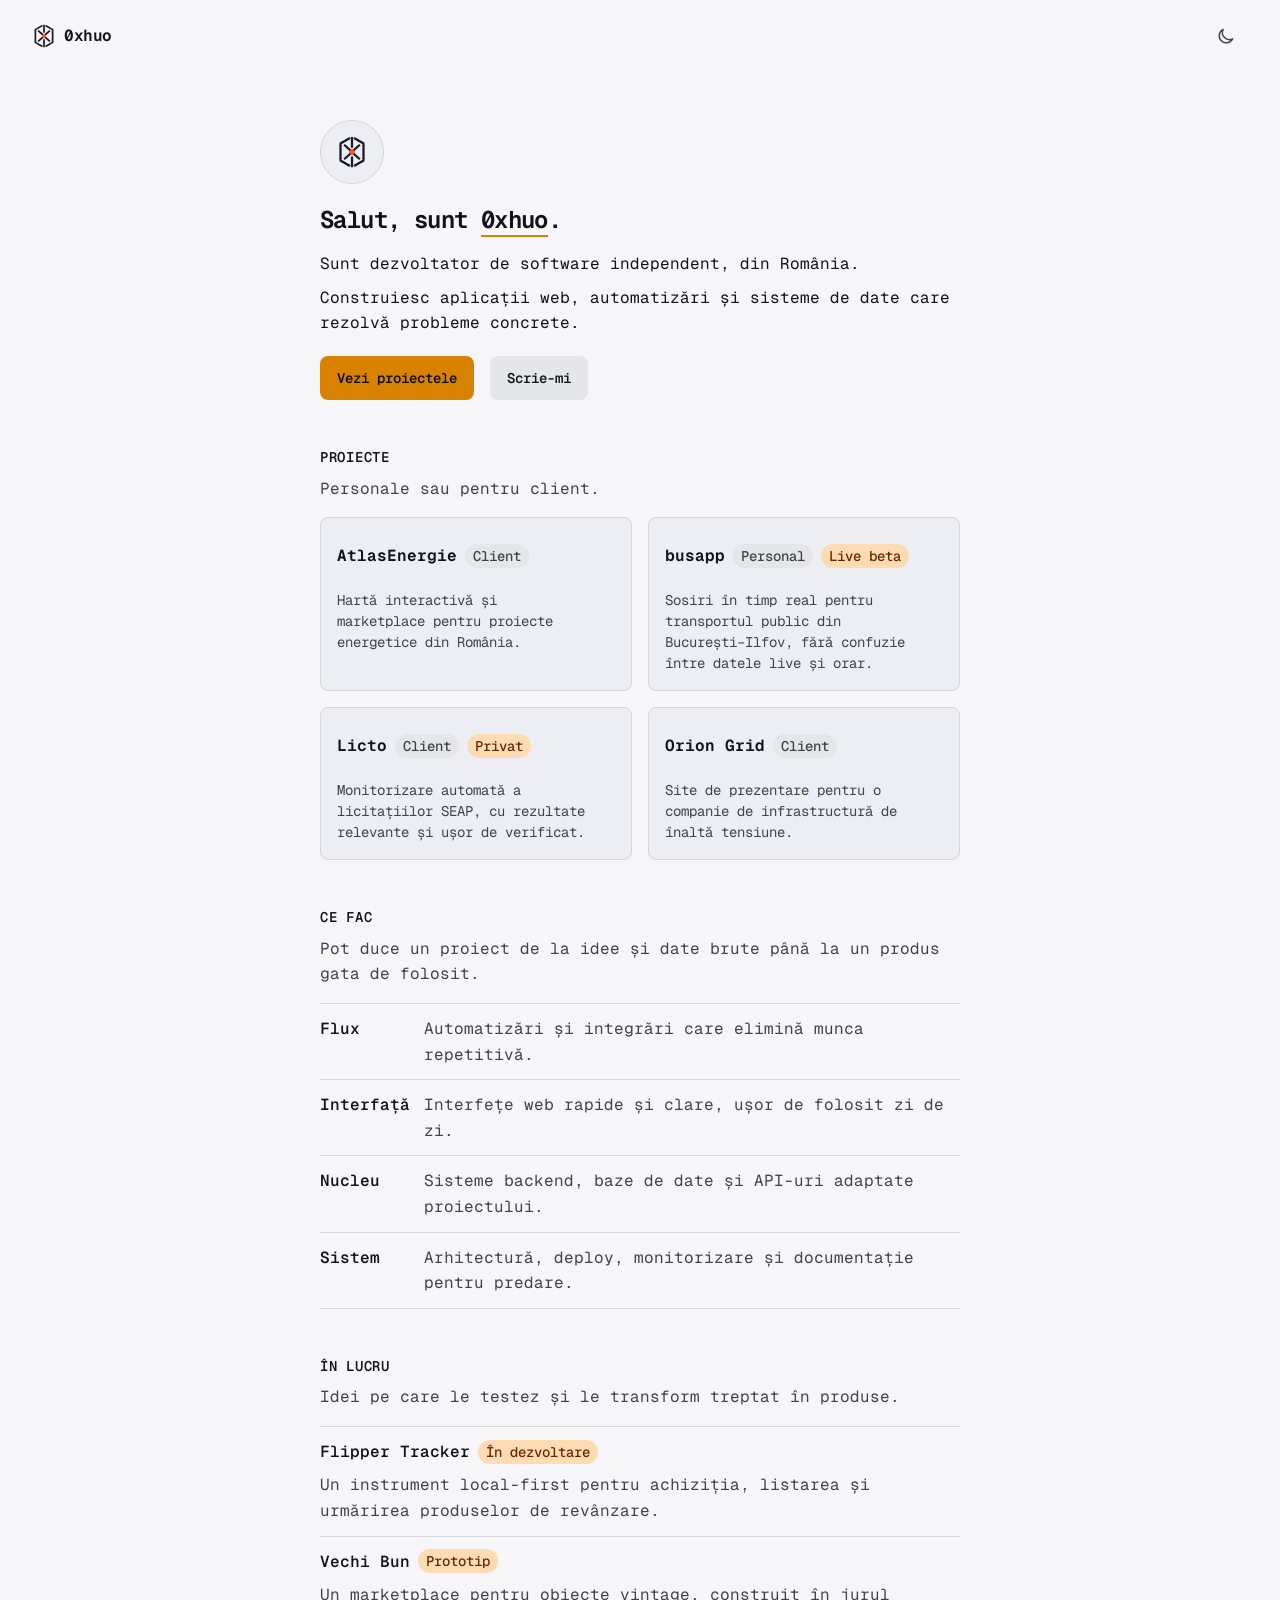
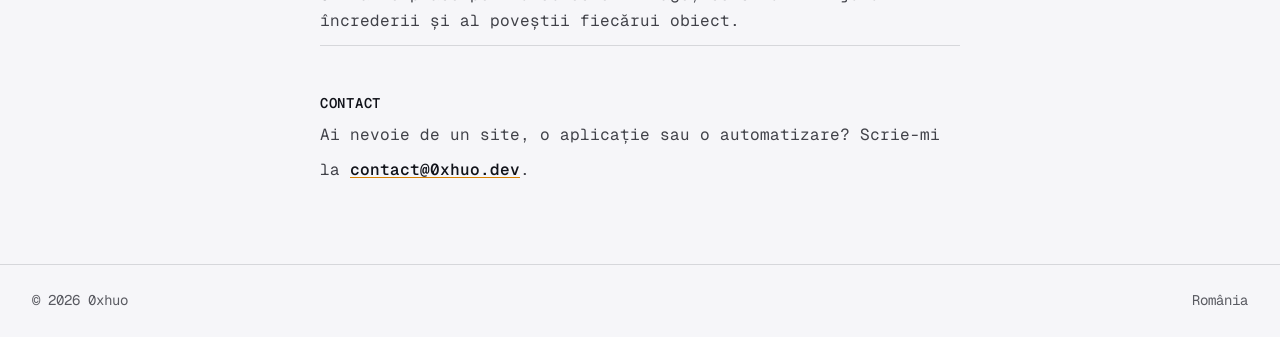
==== index.html @ 8a427031 "Initial portfolio website" ====
<!doctype html>
<!-- Hallmark · pre-emit critique: P5 H5 E5 S5 R5 V5 · genre: technical-editorial · macrostructure: Index-First · design-system: design.md · theme: studied-DNA (https://hudovich.com/) · nav: N9 · footer: Ft2 · designed-as-app -->
<html lang="ro">
  <head>
    <meta charset="utf-8">
    <meta name="viewport" content="width=device-width, initial-scale=1, viewport-fit=cover">
    <title>Dezvoltare software și automatizări — 0xhuo</title>
    <meta name="description" content="Dezvolt aplicații web, automatizări și sisteme backend pentru afaceri din România. Descoperă proiectele AtlasEnergie, busapp și Licto.">
    <meta name="theme-color" content="#1a1b25">
    <meta name="color-scheme" content="dark light">
    <link rel="canonical" href="https://0xhuo.dev/">
    <link rel="icon" href="/assets/brand/favicon.svg" type="image/svg+xml">
    <link rel="apple-touch-icon" href="/assets/brand/apple-touch-icon.png">
    <link rel="manifest" href="/site.webmanifest">
    <link rel="preload" href="/assets/fonts/geist-mono-latin.woff2" as="font" type="font/woff2" crossorigin>
    <link rel="stylesheet" href="/styles.css">
    <meta property="og:type" content="website">
    <meta property="og:locale" content="ro_RO">
    <meta property="og:title" content="Dezvoltare software și automatizări — 0xhuo">
    <meta property="og:description" content="Aplicații web, automatizări și sisteme backend construite pentru probleme concrete.">
    <meta property="og:url" content="https://0xhuo.dev/">
    <meta property="og:image" content="https://0xhuo.dev/assets/brand/og.png">
    <meta property="og:image:width" content="1200">
    <meta property="og:image:height" content="630">
    <meta name="twitter:card" content="summary_large_image">
    <script>
      (() => {
        try {
          const saved = localStorage.getItem("0xhuo-theme");
          const preferred = matchMedia("(prefers-color-scheme: light)").matches ? "light" : "dark";
          document.documentElement.dataset.theme = saved || preferred;
        } catch {}
      })();
    </script>
    <script type="application/ld+json">
      {
        "@context": "https://schema.org",
        "@type": "WebSite",
        "name": "0xhuo",
        "url": "https://0xhuo.dev/",
        "description": "Dezvoltare de aplicații web, automatizări și sisteme backend pentru afaceri din România.",
        "inLanguage": "ro"
      }
    </script>
    <script src="/script.js" defer></script>
  </head>
  <body>
    <a class="skip-link" href="#main">Sari la conținut</a>

    <header class="site-header">
      <nav class="site-header-inner" aria-label="Navigare principală">
        <a class="brand" href="/" aria-label="Pagina principală 0xhuo">
          <img src="/assets/brand/mark.svg" width="24" height="24" alt="">
          <span>0xhuo</span>
        </a>
        <button class="theme-toggle" type="button" aria-label="Schimbă tema de culoare" aria-pressed="false">
          <svg class="theme-icon theme-icon--sun" viewBox="0 0 24 24" aria-hidden="true">
            <circle cx="12" cy="12" r="3.5"></circle>
            <path d="M12 2.5v2M12 19.5v2M2.5 12h2M19.5 12h2M5.3 5.3l1.4 1.4M17.3 17.3l1.4 1.4M18.7 5.3l-1.4 1.4M6.7 17.3l-1.4 1.4"></path>
          </svg>
          <svg class="theme-icon theme-icon--moon" viewBox="0 0 24 24" aria-hidden="true">
            <path d="M20 15.4A8.5 8.5 0 0 1 8.6 4a8.5 8.5 0 1 0 11.4 11.4Z"></path>
          </svg>
        </button>
      </nav>
    </header>

    <main id="main" class="page-main">
      <div class="page-shell home-stack">
        <section class="profile-intro" aria-labelledby="profile-title">
          <div class="identity-mark" aria-hidden="true">
            <img src="/assets/brand/mark.svg" width="64" height="64" alt="">
          </div>
          <h1 id="profile-title">Salut, sunt <span class="accent-underline">0xhuo</span>.</h1>
          <div class="profile-copy">
            <p>Sunt dezvoltator de software independent, din România.</p>
            <p>Construiesc aplicații web, automatizări și sisteme de date care rezolvă probleme concrete.</p>
          </div>
          <div class="button-row">
            <a class="button button--primary" href="#projects">Vezi proiectele</a>
            <a class="button button--secondary" href="mailto:contact@0xhuo.dev">Scrie-mi</a>
          </div>
        </section>

        <section id="projects" aria-labelledby="projects-title">
          <header class="section-intro">
            <h2 id="projects-title">Proiecte</h2>
            <p>Personale sau pentru client.</p>
          </header>

          <div class="project-list">
            <article class="compact-card">
              <div class="card-heading">
                <h3><a class="card-link" href="/work/atlas-energie/">AtlasEnergie</a></h3>
                <span class="badge">Client</span>
              </div>
              <p>Hartă interactivă și marketplace pentru proiecte energetice din România.</p>
              <span class="card-arrow" aria-hidden="true">→</span>
            </article>

            <article class="compact-card">
              <div class="card-heading">
                <h3><a class="card-link" href="/work/vine/">busapp</a></h3>
                <span class="badge">Personal</span>
                <span class="badge">Live beta</span>
              </div>
              <p>Sosiri în timp real pentru transportul public din București–Ilfov, fără confuzie între datele live și orar.</p>
              <span class="card-arrow" aria-hidden="true">→</span>
            </article>

            <article class="compact-card">
              <div class="card-heading">
                <h3><a class="card-link" href="/work/licto/">Licto</a></h3>
                <span class="badge">Client</span>
                <span class="badge">Privat</span>
              </div>
              <p>Monitorizare automată a licitațiilor SEAP, cu rezultate relevante și ușor de verificat.</p>
              <span class="card-arrow" aria-hidden="true">→</span>
            </article>

            <article class="compact-card">
              <div class="card-heading">
                <h3><a class="card-link" href="https://oriongrid.ro/" target="_blank" rel="noopener noreferrer">Orion Grid</a></h3>
                <span class="badge">Client</span>
              </div>
              <p>Site de prezentare pentru o companie de infrastructură de înaltă tensiune.</p>
              <span class="card-arrow" aria-hidden="true">↗</span>
            </article>
          </div>
        </section>

        <section aria-labelledby="practice-title">
          <header class="section-intro">
            <h2 id="practice-title">Ce fac</h2>
            <p>Pot duce un proiect de la idee și date brute până la un produs gata de folosit.</p>
          </header>
          <dl class="practice-list">
            <div>
              <dt>Flux</dt>
              <dd>Automatizări și integrări care elimină munca repetitivă.</dd>
            </div>
            <div>
              <dt>Interfață</dt>
              <dd>Interfețe web rapide și clare, ușor de folosit zi de zi.</dd>
            </div>
            <div>
              <dt>Nucleu</dt>
              <dd>Sisteme backend, baze de date și API-uri adaptate proiectului.</dd>
            </div>
            <div>
              <dt>Sistem</dt>
              <dd>Arhitectură, deploy, monitorizare și documentație pentru predare.</dd>
            </div>
          </dl>
        </section>

        <section aria-labelledby="lab-title">
          <header class="section-intro">
            <h2 id="lab-title">În lucru</h2>
            <p>Idei pe care le testez și le transform treptat în produse.</p>
          </header>
          <ul class="lab-list">
            <li>
              <div><strong>Flipper Tracker</strong><span class="badge">În dezvoltare</span></div>
              <p>Un instrument local-first pentru achiziția, listarea și urmărirea produselor de revânzare.</p>
            </li>
            <li>
              <div><strong>Vechi Bun</strong><span class="badge">Prototip</span></div>
              <p>Un marketplace pentru obiecte vintage, construit în jurul încrederii și al poveștii fiecărui obiect.</p>
            </li>
          </ul>
        </section>

        <section aria-labelledby="contact-title">
          <header class="section-intro section-intro--compact">
            <h2 id="contact-title">Contact</h2>
          </header>
          <p>Ai nevoie de un site, o aplicație sau o automatizare? Scrie-mi la <a class="inline-link" href="mailto:contact@0xhuo.dev">contact@0xhuo.dev</a>.</p>
        </section>
      </div>
    </main>

    <footer class="site-footer">
      <div class="site-footer-inner">
        <span>© 2026 0xhuo</span>
        <span>România</span>
      </div>
    </footer>
  </body>
</html>
---- styles.css ----
/* Hallmark · pre-emit critique: P5 H5 E5 S5 R5 V5 · genre: technical-editorial · tone: technical-austere · macrostructure: Index-First / Long Document · design-system: design.md · theme: studied-DNA (https://hudovich.com/) · anchor-hue: amber · nav: N9 · footer: Ft2 · designed-as-app · contrast: pass (40–41) · slop-test: 58/58 · honest: pass (46) · chrome: pass (47) · tokens: pass (48) · responsive: pass (49) · icons: pass (30) · mobile: pass (34, 49, 50–57) */
@import url("/tokens.css");

*,
*::before,
*::after {
  box-sizing: border-box;
}

html,
body {
  overflow-x: clip;
}

html {
  min-width: 20rem;
  background: var(--color-paper);
}

body {
  min-height: 100dvh;
  display: flex;
  flex-direction: column;
  margin: 0;
  background: var(--color-paper);
  color: var(--color-ink-2);
  font-family: var(--font-body);
  font-size: var(--text-base);
  font-style: normal;
  font-weight: 400;
  line-height: 1.6;
  -webkit-font-smoothing: antialiased;
  text-rendering: optimizeLegibility;
}

main {
  flex: 0 0 auto;
}

img,
svg {
  display: block;
}

img {
  max-width: 100%;
  height: auto;
}

button,
a {
  color: inherit;
  font: inherit;
}

button {
  border: 0;
}

a {
  text-decoration-color: var(--color-accent);
  text-decoration-thickness: var(--rule-hair);
  text-underline-offset: 0.125em;
}

::selection {
  background: var(--color-accent-soft);
  color: var(--color-ink);
}

.brand:active,
.card-link:active,
.inline-link:active,
.arrow-link:active,
.footer-meta a:active {
  color: var(--color-accent);
}

h1,
h2,
h3,
p,
dl,
dd,
figure,
ul,
ol {
  margin: 0;
}

h1,
h2,
h3 {
  min-width: 0;
  color: var(--color-ink);
  font-family: var(--font-display);
  font-style: normal;
  overflow-wrap: anywhere;
}

h1 {
  font-size: var(--text-xl);
  font-weight: 650;
  letter-spacing: -0.025em;
  line-height: 1.3;
}

h2 {
  font-size: var(--text-xs);
  font-weight: 550;
  letter-spacing: 0.05em;
  line-height: 1.4;
  text-transform: uppercase;
}

h3 {
  font-size: var(--text-base);
  font-weight: 550;
  line-height: 1.4;
}

ul,
ol {
  padding: 0;
}

:focus-visible {
  outline: var(--rule-fine) solid var(--color-focus);
  outline-offset: var(--space-3xs);
}

[aria-disabled="true"],
:disabled {
  cursor: not-allowed;
  opacity: 0.5;
  pointer-events: none;
}

.skip-link {
  position: fixed;
  z-index: 10;
  inset-block-start: var(--space-sm);
  inset-inline-start: var(--space-sm);
  transform: translateY(-180%);
  padding: var(--space-xs) var(--space-sm);
  border: var(--rule-fine) solid var(--color-focus);
  border-radius: var(--radius-small);
  background: var(--color-paper);
  color: var(--color-ink);
  text-decoration: none;
}

.skip-link:focus {
  transform: translateY(0);
}

.container,
.page-shell {
  width: min(100%, var(--content-width));
  margin-inline: auto;
  padding-inline: var(--page-gutter);
}

/* N9 — edge-aligned header */
.site-header {
  flex: 0 0 auto;
}

.site-header-inner,
.site-nav {
  width: 100%;
  min-height: var(--space-3xl);
  display: flex;
  align-items: center;
  justify-content: space-between;
  gap: var(--space-lg);
  margin: 0;
  padding-inline: var(--page-gutter);
}

.site-nav.container {
  max-width: none;
}

.brand {
  min-width: var(--control-height);
  min-height: var(--control-height);
  display: inline-flex;
  align-items: center;
  gap: var(--space-2xs);
  color: var(--color-ink);
  font-family: var(--font-outlier);
  font-weight: 650;
  letter-spacing: -0.03em;
  line-height: 1;
  text-decoration: none;
  white-space: nowrap;
}

.brand img {
  width: var(--space-lg);
  height: var(--space-lg);
}

:root[data-theme="light"] .brand img,
:root[data-theme="light"] .identity-mark img {
  content: url("/assets/brand/mark-light.svg");
}

.brand-context {
  color: var(--color-muted);
  font-weight: 400;
}

.theme-toggle {
  width: var(--control-height);
  height: var(--control-height);
  display: grid;
  flex: 0 0 auto;
  cursor: pointer;
  place-items: center;
  border: var(--rule-hair) solid transparent;
  border-radius: var(--radius-card);
  background: transparent;
  color: var(--color-ink-2);
  transition:
    background-color var(--dur-short) var(--ease-out),
    color var(--dur-short) var(--ease-out),
    transform var(--dur-micro) var(--ease-out);
}

.theme-toggle:active {
  transform: translateY(var(--rule-hair));
}

.theme-icon {
  width: var(--space-md);
  height: var(--space-md);
  fill: none;
  stroke: currentColor;
  stroke-linecap: round;
  stroke-linejoin: round;
  stroke-width: 1.75;
}

.theme-icon--moon,
:root[data-theme="light"] .theme-icon--sun {
  display: none;
}

:root[data-theme="light"] .theme-icon--moon {
  display: block;
}

/* Homepage */
.page-main {
  flex: 1 0 auto;
  padding-block: var(--space-xl) var(--space-2xl);
}

.home-stack {
  display: grid;
  gap: var(--space-2xl);
}

.profile-intro {
  display: flex;
  flex-direction: column;
  align-items: flex-start;
}

.identity-mark {
  width: calc(var(--space-xl) * 2);
  height: calc(var(--space-xl) * 2);
  display: grid;
  margin-block-end: var(--space-md);
  place-items: center;
  border: var(--rule-hair) solid var(--color-rule);
  border-radius: var(--radius-pill);
  background: var(--color-paper-2);
}

.identity-mark img {
  width: var(--space-xl);
  height: var(--space-xl);
}

.profile-intro h1 {
  margin-block-end: var(--space-sm);
}

.accent-underline {
  border-block-end: var(--rule-fine) solid var(--color-accent);
}

.profile-copy {
  display: grid;
  gap: var(--space-2xs);
  margin-block-end: var(--space-md);
  color: var(--color-ink);
}

.button-row {
  display: flex;
  flex-wrap: wrap;
  align-items: center;
  gap: var(--space-sm);
}

.button {
  min-height: var(--control-height);
  display: inline-flex;
  align-items: center;
  justify-content: center;
  padding-inline: var(--space-sm);
  border: var(--rule-hair) solid transparent;
  border-radius: var(--radius-card);
  font-size: var(--text-sm);
  font-weight: 550;
  line-height: 1;
  text-decoration: none;
  transition:
    background-color var(--dur-short) var(--ease-out),
    color var(--dur-short) var(--ease-out),
    transform var(--dur-micro) var(--ease-out);
  white-space: nowrap;
}

.button--primary {
  background: var(--color-accent);
  color: var(--color-accent-ink);
}

.button--secondary {
  background: var(--color-paper-3);
  color: var(--color-ink);
}

.button:active {
  transform: translateY(var(--rule-hair));
}

.section-intro {
  margin-block-end: var(--space-sm);
}

.section-intro h2 + p {
  margin-block-start: var(--space-2xs);
}

.section-intro--compact {
  margin-block-end: var(--space-2xs);
}

.project-list {
  display: grid;
  grid-template-columns: minmax(0, 1fr);
  gap: var(--space-sm);
}

.compact-card {
  position: relative;
  min-width: 0;
  min-height: 7rem;
  display: flex;
  flex-direction: column;
  gap: var(--space-xs);
  padding: var(--space-sm);
  border: var(--rule-hair) solid var(--color-rule);
  border-radius: var(--radius-card);
  background: var(--color-paper-2);
  color: var(--color-ink-2);
  transition: border-color var(--dur-short) var(--ease-out);
}

.card-heading {
  display: flex;
  min-width: 0;
  align-items: center;
  gap: var(--space-2xs);
}

.card-heading h3 {
  min-width: 0;
  font-weight: 650;
}

.badge {
  min-height: var(--space-lg);
  display: inline-flex;
  flex: 0 0 auto;
  align-items: center;
  justify-content: center;
  padding-inline: var(--space-2xs);
  border-radius: var(--radius-pill);
  background: var(--color-accent-soft);
  color: var(--color-badge-ink);
  font-size: var(--text-xs);
  font-weight: 500;
  line-height: 1;
  white-space: nowrap;
}

.compact-card .card-heading > .badge:first-of-type {
  background: var(--color-paper-3);
  color: var(--color-ink-2);
}

.compact-card .card-heading > .badge + .badge {
  background: var(--color-accent-soft);
  color: var(--color-badge-ink);
}

.card-link {
  min-height: var(--control-height);
  display: inline-flex;
  align-items: center;
  color: var(--color-ink);
  text-decoration: none;
  white-space: nowrap;
}

.card-link::after {
  position: absolute;
  inset: 0;
  content: "";
}

.card-link:focus-visible {
  outline: none;
}

.compact-card:focus-within {
  outline: var(--rule-fine) solid var(--color-focus);
  outline-offset: var(--space-3xs);
}

.compact-card > p {
  padding-inline-end: var(--space-lg);
  font-size: var(--text-sm);
  line-height: 1.5;
}

.card-arrow {
  position: absolute;
  inset-inline-end: var(--space-xs);
  inset-block-end: var(--space-xs);
  color: var(--color-muted);
  opacity: 0;
  transition: opacity var(--dur-short) var(--ease-out);
}

.practice-list {
  border-block-start: var(--rule-hair) solid var(--color-rule);
}

.practice-list > div {
  display: grid;
  grid-template-columns: 5.5rem minmax(0, 1fr);
  gap: var(--space-sm);
  padding-block: var(--space-xs);
  border-block-end: var(--rule-hair) solid var(--color-rule);
}

.practice-list dt {
  color: var(--color-ink);
  font-weight: 550;
}

.practice-list dd {
  color: var(--color-ink-2);
}

.lab-list {
  border-block-start: var(--rule-hair) solid var(--color-rule);
  list-style: none;
}

.lab-list li {
  display: grid;
  gap: var(--space-2xs);
  padding-block: var(--space-xs);
  border-block-end: var(--rule-hair) solid var(--color-rule);
}

.lab-list li > div {
  display: flex;
  flex-wrap: wrap;
  align-items: center;
  gap: var(--space-2xs);
}

.lab-list strong {
  color: var(--color-ink);
  font-weight: 550;
}

.inline-link,
.arrow-link {
  min-height: var(--control-height);
  display: inline-flex;
  align-items: center;
  color: var(--color-ink);
  font-weight: 550;
  text-decoration-line: underline;
  transition:
    color var(--dur-short) var(--ease-out),
    text-decoration-thickness var(--dur-short) var(--ease-out);
  white-space: nowrap;
}

/* Case-study documents */
main > .container {
  display: flex;
  flex-direction: column;
  gap: var(--space-2xl);
  padding-block: var(--space-xl) var(--space-2xl);
}

.case-hero {
  display: flex;
  flex-direction: column;
  gap: var(--space-md);
}

.case-label,
.diagram-label,
.meta,
.next-case-label {
  color: var(--color-muted);
  font-size: var(--text-xs);
  letter-spacing: 0.05em;
  line-height: 1.5;
  text-transform: uppercase;
}

.case-label {
  margin-block-end: var(--space-2xs);
}

.case-hero h1 {
  font-size: var(--text-2xl);
}

.case-deck {
  max-width: var(--reading-width);
  margin-block-start: var(--space-xs);
  color: var(--color-ink);
  font-size: var(--text-md);
  line-height: 1.55;
}

.case-hero-aside {
  display: flex;
  flex-direction: column;
  align-items: flex-start;
  gap: var(--space-sm);
}

.case-facts {
  width: 100%;
  border-block-start: var(--rule-hair) solid var(--color-rule);
}

.case-fact {
  display: grid;
  grid-template-columns: 5.5rem minmax(0, 1fr);
  gap: var(--space-sm);
  padding-block: var(--space-2xs);
  border-block-end: var(--rule-hair) solid var(--color-rule);
}

.case-fact dt {
  color: var(--color-muted);
  font-size: var(--text-xs);
  text-transform: uppercase;
}

.case-fact dd {
  color: var(--color-ink);
}

.case-cover {
  overflow: hidden;
  border: var(--rule-hair) solid var(--color-rule);
  border-radius: var(--radius-card);
  background: var(--color-paper-2);
}

.case-cover picture,
.case-cover img {
  width: 100%;
}

.case-cover img {
  aspect-ratio: 4 / 3;
  object-fit: cover;
  object-position: 50% 15%;
}

.case-cover--vine img {
  object-position: 50% 12%;
}

.case-cover--licto img {
  object-position: center;
}

.case-section > h2 {
  margin-block-end: var(--space-xs);
}

.case-content {
  display: grid;
  max-width: var(--reading-width);
  gap: var(--space-xs);
}

.case-content > p:first-child {
  color: var(--color-ink);
}

.constraint-list,
.shipped-list,
.evidence-list,
.freshness-steps {
  margin-block-start: var(--space-sm);
  border-block-start: var(--rule-hair) solid var(--color-rule);
  list-style: none;
}

.constraint-list li,
.shipped-list li,
.evidence-list li,
.freshness-steps li {
  padding-block: var(--space-xs);
  border-block-end: var(--rule-hair) solid var(--color-rule);
}

.system-panel {
  overflow: hidden;
  border: var(--rule-hair) solid var(--color-rule);
  border-radius: var(--radius-card);
  background: var(--color-paper-2);
}

.system-panel-header {
  display: flex;
  flex-direction: column;
  gap: var(--space-3xs);
  padding: var(--space-xs);
  border-block-end: var(--rule-hair) solid var(--color-rule);
}

.system-panel-header h3 {
  font-size: var(--text-base);
}

.system-flow {
  display: grid;
}

.flow-node {
  display: grid;
  gap: var(--space-3xs);
  padding: var(--space-xs);
  border-block-end: var(--rule-hair) solid var(--color-rule);
}

.flow-node:last-child {
  border-block-end: 0;
}

.flow-node strong {
  color: var(--color-ink);
  font-weight: 550;
}

.flow-node > span:last-child {
  color: var(--color-ink-2);
  font-size: var(--text-sm);
}

.state-comparison {
  display: grid;
  grid-template-columns: minmax(0, 1fr);
  gap: var(--space-sm);
}

.state-card {
  padding: var(--space-xs);
  border: var(--rule-hair) solid var(--color-rule);
  border-radius: var(--radius-card);
  background: var(--color-paper-2);
}

.state-card--live {
  border-color: var(--color-rule-2);
}

.state-card h3 {
  margin-block: var(--space-2xs);
}

.state-card-label {
  color: var(--color-accent);
  font-size: var(--text-xs);
  font-weight: 550;
  text-transform: uppercase;
}

.freshness-line {
  margin-block-start: var(--space-sm);
  color: var(--color-ink);
}

.decision-list {
  border-block-start: var(--rule-hair) solid var(--color-rule);
}

.decision-row {
  display: grid;
  gap: var(--space-3xs);
  padding-block: var(--space-xs);
  border-block-end: var(--rule-hair) solid var(--color-rule);
}

.decision-row dt {
  color: var(--color-ink);
  font-weight: 550;
}

.decision-tradeoff {
  color: var(--color-muted);
  font-size: var(--text-sm);
}

.proof-grid {
  border-block-start: var(--rule-hair) solid var(--color-rule);
}

.proof-item {
  display: grid;
  gap: var(--space-3xs);
  padding-block: var(--space-xs);
  border-block-end: var(--rule-hair) solid var(--color-rule);
}

.proof-item strong {
  color: var(--color-ink);
  font-weight: 550;
}

.limits-panel {
  max-width: var(--reading-width);
  padding-block-start: var(--space-xs);
  border-block-start: var(--rule-fine) solid var(--color-accent);
}

.limits-panel h3 {
  margin-block-end: var(--space-2xs);
}

.role-statement {
  color: var(--color-ink);
}

.stack-line {
  color: var(--color-muted);
  font-size: var(--text-sm);
}

.next-case {
  min-height: var(--space-3xl);
  display: flex;
  align-items: center;
  justify-content: space-between;
  gap: var(--space-sm);
  border-block-start: var(--rule-hair) solid var(--color-rule);
}

/* 404 */
.not-found {
  display: flex;
  flex-direction: column;
  gap: var(--space-md);
  padding-block: var(--space-2xl);
}

.not-found > div:first-child {
  display: grid;
  max-width: var(--reading-width);
  gap: var(--space-xs);
}

.error-code {
  order: -1;
  color: var(--color-accent);
  font-size: var(--text-xl);
  font-weight: 650;
}

/* Ft2 — inline footer */
.site-footer {
  margin-block-start: auto;
  border-block-start: var(--rule-hair) solid var(--color-rule);
}

.site-footer-inner,
.footer-meta {
  width: 100%;
  min-height: var(--space-3xl);
  display: flex;
  align-items: center;
  justify-content: space-between;
  gap: var(--space-sm);
  margin: 0;
  padding-inline: var(--page-gutter);
  color: var(--color-muted);
  font-size: var(--text-sm);
}

.footer-meta.container {
  max-width: none;
}

.footer-meta-group {
  display: flex;
  flex-wrap: wrap;
  align-items: center;
  gap: var(--space-sm) var(--space-lg);
}

.footer-meta a {
  min-width: var(--control-height);
  min-height: var(--control-height);
  display: inline-flex;
  align-items: center;
  text-decoration-color: var(--color-accent);
  white-space: nowrap;
}

@media (hover: hover) and (pointer: fine) {
  .brand:hover,
  .inline-link:hover,
  .arrow-link:hover {
    color: var(--color-accent);
  }

  .theme-toggle:hover {
    background: var(--color-paper-3);
    color: var(--color-ink);
  }

  .button--primary:hover {
    background: var(--color-focus);
  }

  .button--secondary:hover {
    background: var(--color-rule-2);
  }

  .compact-card:hover {
    border-color: var(--color-rule-2);
  }

  .compact-card:hover .card-arrow,
  .compact-card:focus-within .card-arrow {
    opacity: 1;
  }

  .inline-link:hover,
  .arrow-link:hover {
    text-decoration-thickness: var(--rule-fine);
  }

  .footer-meta a:hover {
    color: var(--color-accent);
  }
}

@media (min-width: 30rem) {
  .profile-intro h1 {
    font-size: var(--text-xl);
  }
}

@media (min-width: 40rem) {
  .page-main,
  main > .container {
    padding-block-start: var(--space-2xl);
    padding-block-end: var(--space-3xl);
  }

  .project-list,
  .state-comparison {
    grid-template-columns: repeat(2, minmax(0, 1fr));
  }

  .case-cover img {
    aspect-ratio: 16 / 10;
  }

  .system-flow {
    grid-template-columns: repeat(2, minmax(0, 1fr));
  }

  .flow-node:nth-child(odd) {
    border-inline-end: var(--rule-hair) solid var(--color-rule);
  }

  .flow-node:nth-last-child(-n + 2) {
    border-block-end: 0;
  }
}

@media (max-width: 24rem) {
  .brand-context {
    display: none;
  }

  .practice-list > div,
  .case-fact {
    grid-template-columns: minmax(0, 1fr);
    gap: var(--space-3xs);
  }

  .next-case {
    align-items: flex-start;
    flex-direction: column;
    justify-content: center;
    padding-block: var(--space-sm);
  }

  .footer-meta {
    align-items: flex-start;
    flex-direction: column;
    justify-content: center;
    padding-block: var(--space-sm);
  }
}

@media (prefers-reduced-motion: reduce) {
  *,
  *::before,
  *::after {
    scroll-behavior: auto !important;
    transition-duration: 0.01ms !important;
  }
}

@media (forced-colors: active) {
  :focus-visible,
  .compact-card:focus-within {
    outline-color: CanvasText;
  }

  .badge,
  .identity-mark {
    border: var(--rule-hair) solid CanvasText;
  }
}
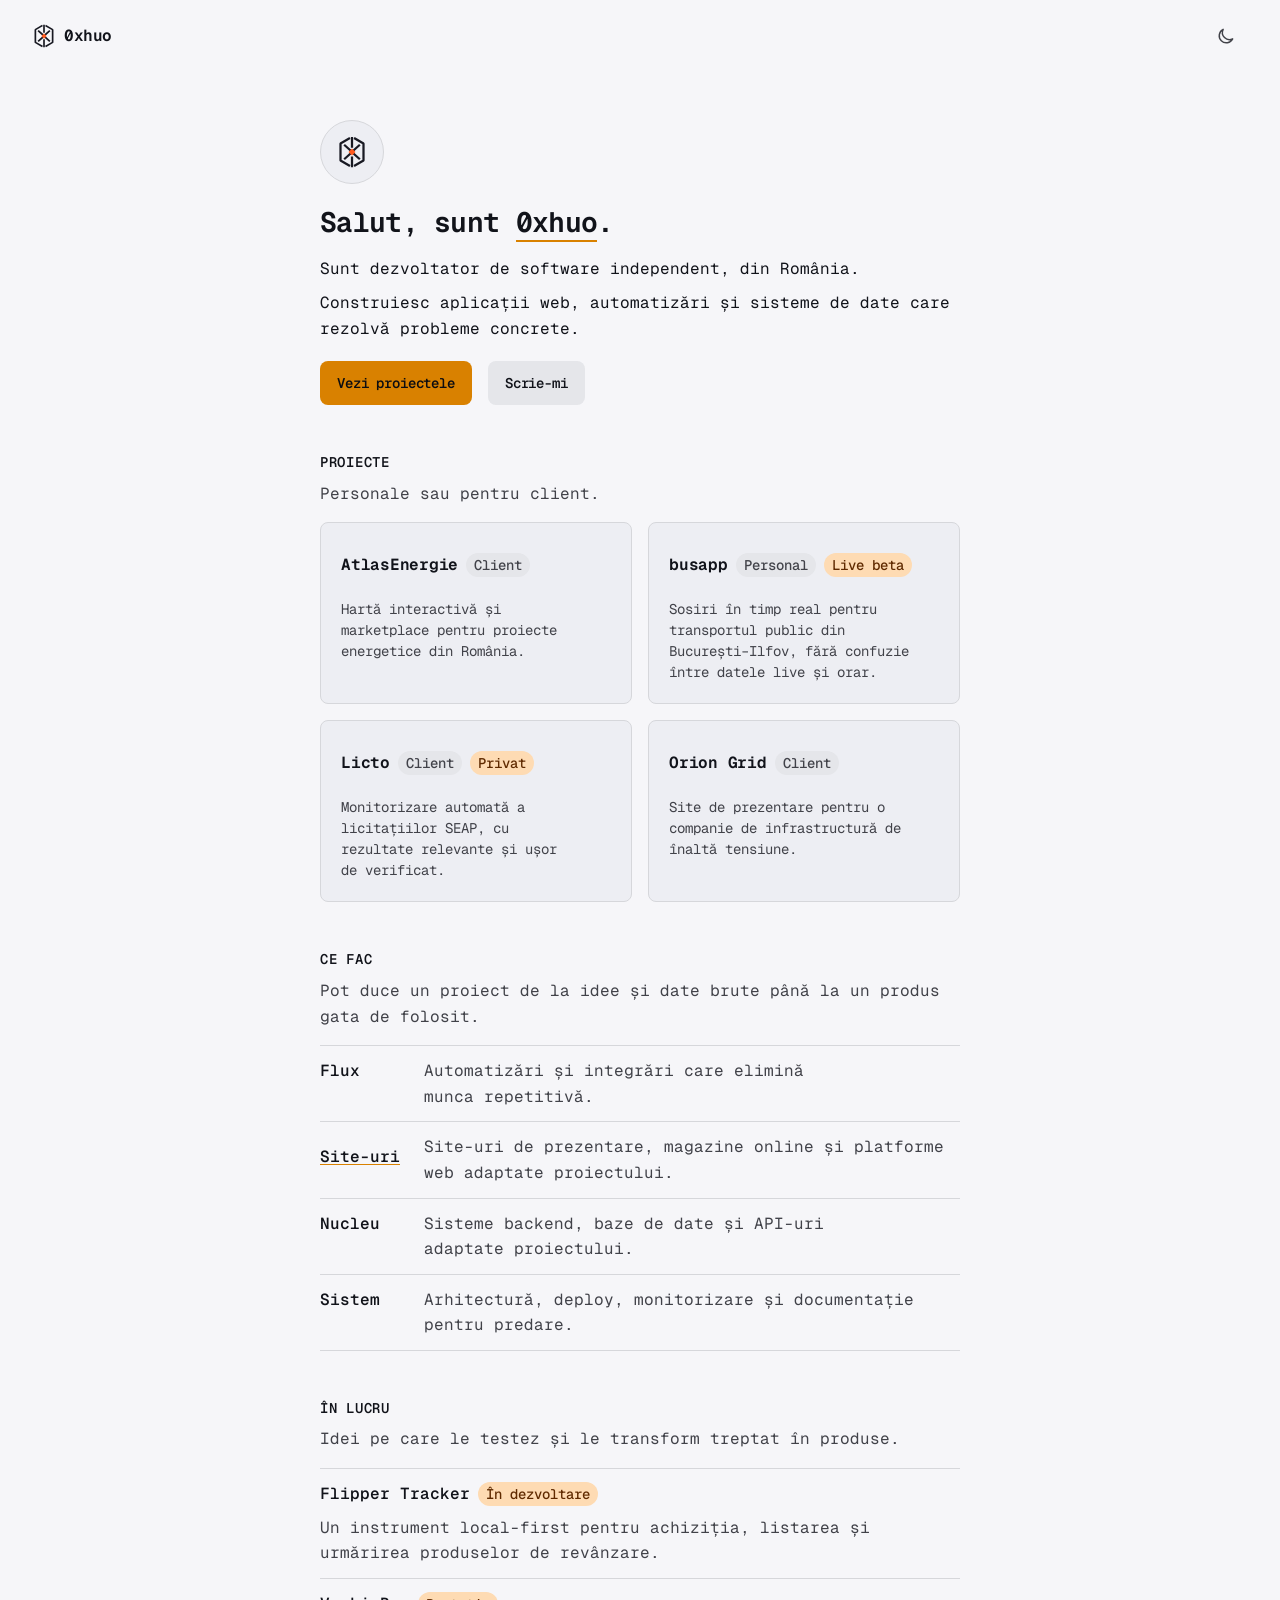
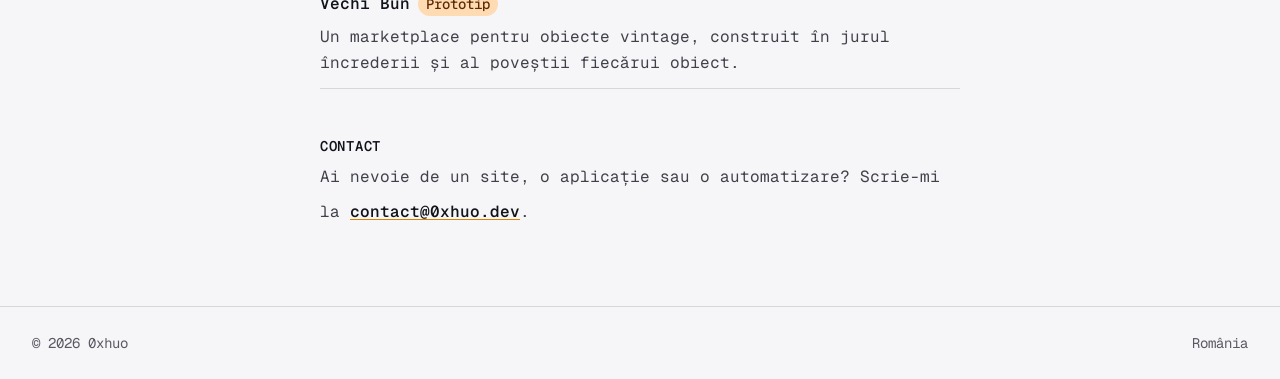
==== commit 86b3f1e7: "Add website creation service page" ====
--- a/index.html
+++ b/index.html
@@ -100,7 +100,7 @@
 
             <article class="compact-card">
               <div class="card-heading">
-                <h3><a class="card-link" href="/work/vine/">busapp</a></h3>
+                <h3><a class="card-link" href="/work/busapp/">busapp</a></h3>
                 <span class="badge">Personal</span>
                 <span class="badge">Live beta</span>
               </div>
@@ -140,8 +140,8 @@
               <dd>Automatizări și integrări care elimină munca repetitivă.</dd>
             </div>
             <div>
-              <dt>Interfață</dt>
-              <dd>Interfețe web rapide și clare, ușor de folosit zi de zi.</dd>
+              <dt><a class="practice-link" href="/servicii/creare-site-web/">Site-uri</a></dt>
+              <dd>Site-uri de prezentare, magazine online și platforme web adaptate proiectului.</dd>
             </div>
             <div>
               <dt>Nucleu</dt>
--- a/styles.css
+++ b/styles.css
@@ -1,4 +1,4 @@
-/* Hallmark · pre-emit critique: P5 H5 E5 S5 R5 V5 · genre: technical-editorial · tone: technical-austere · macrostructure: Index-First / Long Document · design-system: design.md · theme: studied-DNA (https://hudovich.com/) · anchor-hue: amber · nav: N9 · footer: Ft2 · designed-as-app · contrast: pass (40–41) · slop-test: 58/58 · honest: pass (46) · chrome: pass (47) · tokens: pass (48) · responsive: pass (49) · icons: pass (30) · mobile: pass (34, 49, 50–57) */
+/* Hallmark · pre-emit critique: P5 H5 E5 S5 R5 V5 · genre: technical-editorial · tone: technical-austere · macrostructure: Index-First / Long Document / Letter Hero + Conversational FAQ · design-system: design.md · theme: studied-DNA (https://hudovich.com/) · anchor-hue: amber · nav: N9 · footer: Ft2 · designed-as-app · contrast: pass (40–41) · slop-test: 58/58 · honest: pass (46) · chrome: pass (47) · tokens: pass (48) · responsive: pass (49) · icons: pass (30) · mobile: pass (34, 49, 50–57) */
 @import url("/tokens.css");
 
 *,
@@ -26,6 +26,7 @@
   color: var(--color-ink-2);
   font-family: var(--font-body);
   font-size: var(--text-base);
+  font-synthesis: none;
   font-style: normal;
   font-weight: 400;
   line-height: 1.6;
@@ -96,6 +97,13 @@
   font-family: var(--font-display);
   font-style: normal;
   overflow-wrap: anywhere;
+  text-wrap: balance;
+}
+
+p,
+dd,
+li {
+  text-wrap: pretty;
 }
 
 h1 {
@@ -317,6 +325,7 @@
   border-radius: var(--radius-card);
   font-size: var(--text-sm);
   font-weight: 550;
+  letter-spacing: -0.01em;
   line-height: 1;
   text-decoration: none;
   transition:
@@ -383,6 +392,7 @@
 .card-heading h3 {
   min-width: 0;
   font-weight: 650;
+  letter-spacing: -0.015em;
 }
 
 .badge {
@@ -467,6 +477,15 @@
   font-weight: 550;
 }
 
+.practice-link {
+  min-height: var(--control-height);
+  display: inline-flex;
+  align-items: center;
+  color: var(--color-ink);
+  text-decoration-color: var(--color-accent);
+  white-space: nowrap;
+}
+
 .practice-list dd {
   color: var(--color-ink-2);
 }
@@ -566,7 +585,7 @@
   display: grid;
   grid-template-columns: 5.5rem minmax(0, 1fr);
   gap: var(--space-sm);
-  padding-block: var(--space-2xs);
+  padding-block: var(--space-xs);
   border-block-end: var(--rule-hair) solid var(--color-rule);
 }
 
@@ -598,7 +617,7 @@
   object-position: 50% 15%;
 }
 
-.case-cover--vine img {
+.case-cover--busapp img {
   object-position: 50% 12%;
 }
 
@@ -779,6 +798,138 @@
   border-block-start: var(--rule-hair) solid var(--color-rule);
 }
 
+/* Service document — Letter Hero + Conversational FAQ */
+.service-document {
+  gap: var(--space-2xl);
+}
+
+.service-hero {
+  display: grid;
+  max-width: var(--reading-width);
+  gap: var(--space-sm);
+  padding-block-end: var(--space-md);
+}
+
+.service-hero h1 {
+  font-size: var(--text-2xl);
+}
+
+.service-lede,
+.service-answer {
+  display: grid;
+  max-width: var(--reading-width);
+  gap: var(--space-xs);
+}
+
+.service-lede {
+  color: var(--color-ink);
+  font-size: var(--text-md);
+  line-height: 1.55;
+}
+
+.service-question {
+  display: grid;
+  gap: var(--space-sm);
+  padding-block-start: var(--space-md);
+  border-block-start: var(--rule-hair) solid var(--color-rule);
+}
+
+.service-question > h2,
+.service-contact > h2 {
+  max-width: var(--reading-width);
+  font-size: var(--text-md);
+  font-weight: 650;
+  letter-spacing: -0.02em;
+  line-height: 1.35;
+  text-transform: none;
+}
+
+.service-answer > p:first-child {
+  color: var(--color-ink);
+}
+
+.service-options,
+.service-list,
+.service-steps,
+.service-projects {
+  margin-block-start: var(--space-xs);
+  border-block-start: var(--rule-hair) solid var(--color-rule);
+}
+
+.service-options > div,
+.service-list > li,
+.service-steps > li,
+.service-projects > li {
+  padding-block: var(--space-xs);
+  border-block-end: var(--rule-hair) solid var(--color-rule);
+}
+
+.service-options > div {
+  display: grid;
+  grid-template-columns: minmax(0, 1fr);
+  gap: var(--space-3xs);
+}
+
+.service-options dt,
+.service-steps strong {
+  color: var(--color-ink);
+  font-weight: 550;
+}
+
+.service-list,
+.service-steps,
+.service-projects {
+  list-style: none;
+}
+
+.service-steps,
+.service-projects {
+  counter-reset: service-item;
+}
+
+.service-steps > li,
+.service-projects > li {
+  display: grid;
+  grid-template-columns: 2rem minmax(0, 1fr);
+  gap: var(--space-3xs) var(--space-sm);
+  counter-increment: service-item;
+}
+
+.service-steps > li::before,
+.service-projects > li::before {
+  grid-row: 1 / span 2;
+  color: var(--color-muted);
+  content: counter(service-item, decimal-leading-zero);
+  font-size: var(--text-xs);
+  font-variant-numeric: tabular-nums;
+}
+
+.service-steps span,
+.service-projects span {
+  grid-column: 2;
+}
+
+.service-projects .arrow-link {
+  grid-column: 2;
+  justify-self: start;
+}
+
+.service-contact {
+  display: grid;
+  max-width: var(--reading-width);
+  gap: var(--space-xs);
+  padding-block-start: var(--space-md);
+  border-block-start: var(--rule-fine) solid var(--color-accent);
+}
+
+.service-contact > p {
+  color: var(--color-ink);
+}
+
+.service-contact .arrow-link {
+  justify-self: start;
+}
+
 /* 404 */
 .not-found {
   display: flex;
@@ -842,6 +993,7 @@
 
 @media (hover: hover) and (pointer: fine) {
   .brand:hover,
+  .practice-link:hover,
   .inline-link:hover,
   .arrow-link:hover {
     color: var(--color-accent);
@@ -879,13 +1031,17 @@
   }
 }
 
-@media (min-width: 30rem) {
+@media (pointer: coarse) {
+  .card-arrow {
+    opacity: 0.6;
+  }
+}
+
+@media (min-width: 40rem) {
   .profile-intro h1 {
-    font-size: var(--text-xl);
-  }
-}
-
-@media (min-width: 40rem) {
+    font-size: var(--text-2xl);
+  }
+
   .page-main,
   main > .container {
     padding-block-start: var(--space-2xl);
@@ -897,6 +1053,15 @@
     grid-template-columns: repeat(2, minmax(0, 1fr));
   }
 
+  .compact-card {
+    padding: var(--space-md);
+  }
+
+  .card-arrow {
+    inset-inline-end: var(--space-md);
+    inset-block-end: var(--space-md);
+  }
+
   .case-cover img {
     aspect-ratio: 16 / 10;
   }
@@ -911,6 +1076,11 @@
 
   .flow-node:nth-last-child(-n + 2) {
     border-block-end: 0;
+  }
+
+  .service-options > div {
+    grid-template-columns: 9rem minmax(0, 1fr);
+    gap: var(--space-sm);
   }
 }
 
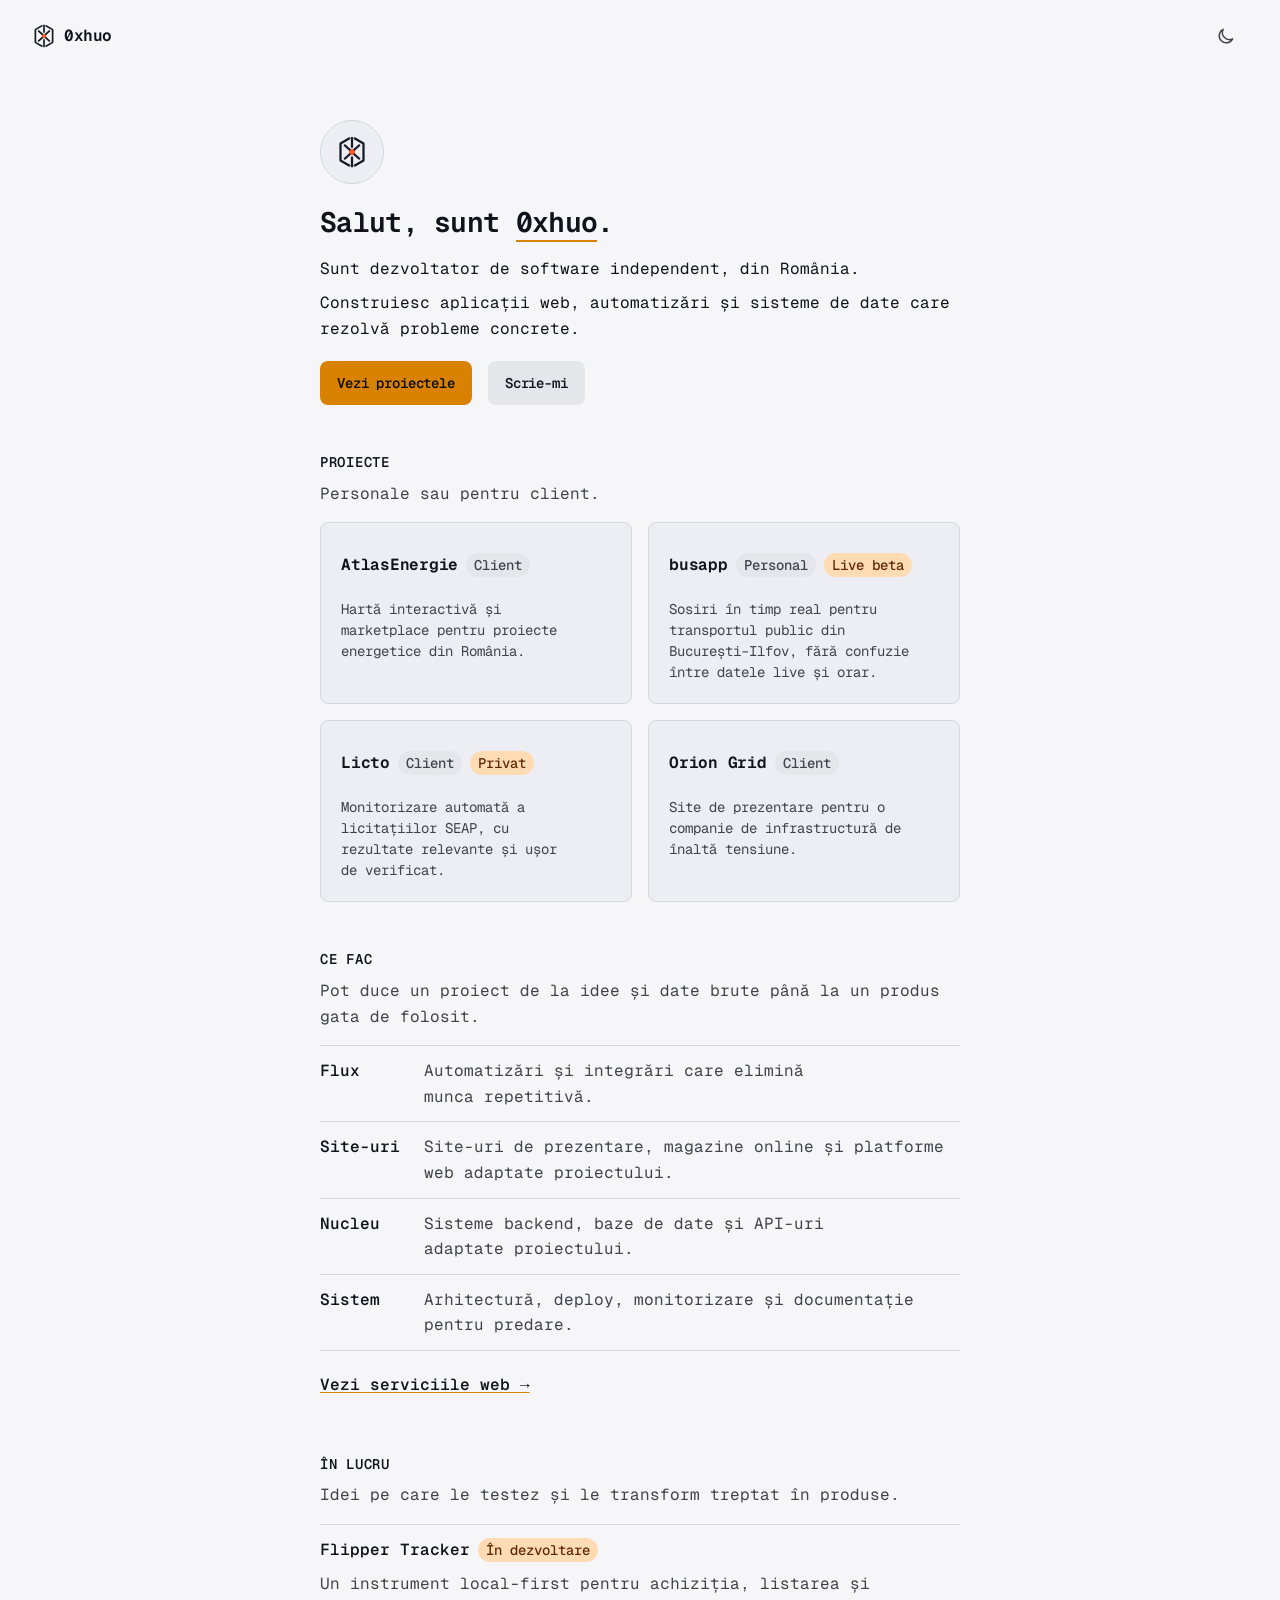
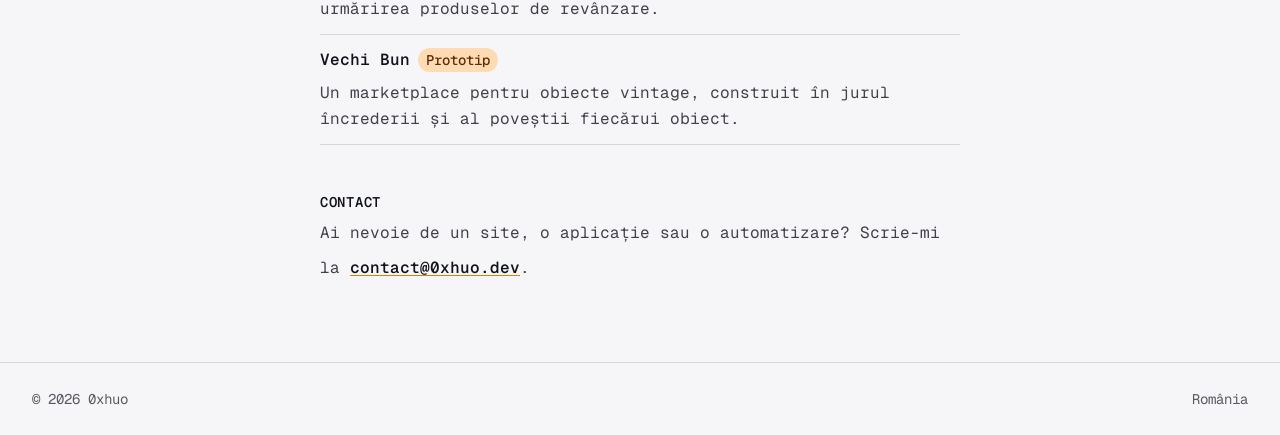
==== commit abbf33fa: "Clarify services link on homepage" ====
--- a/index.html
+++ b/index.html
@@ -140,7 +140,7 @@
               <dd>Automatizări și integrări care elimină munca repetitivă.</dd>
             </div>
             <div>
-              <dt><a class="practice-link" href="/servicii/creare-site-web/">Site-uri</a></dt>
+              <dt>Site-uri</dt>
               <dd>Site-uri de prezentare, magazine online și platforme web adaptate proiectului.</dd>
             </div>
             <div>
@@ -152,6 +152,7 @@
               <dd>Arhitectură, deploy, monitorizare și documentație pentru predare.</dd>
             </div>
           </dl>
+          <a class="arrow-link practice-cta" href="/servicii/creare-site-web/">Vezi serviciile web →</a>
         </section>
 
         <section aria-labelledby="lab-title">
--- a/styles.css
+++ b/styles.css
@@ -477,17 +477,12 @@
   font-weight: 550;
 }
 
-.practice-link {
-  min-height: var(--control-height);
-  display: inline-flex;
-  align-items: center;
-  color: var(--color-ink);
-  text-decoration-color: var(--color-accent);
-  white-space: nowrap;
-}
-
 .practice-list dd {
   color: var(--color-ink-2);
+}
+
+.practice-cta {
+  margin-block-start: var(--space-xs);
 }
 
 .lab-list {
@@ -993,7 +988,6 @@
 
 @media (hover: hover) and (pointer: fine) {
   .brand:hover,
-  .practice-link:hover,
   .inline-link:hover,
   .arrow-link:hover {
     color: var(--color-accent);
